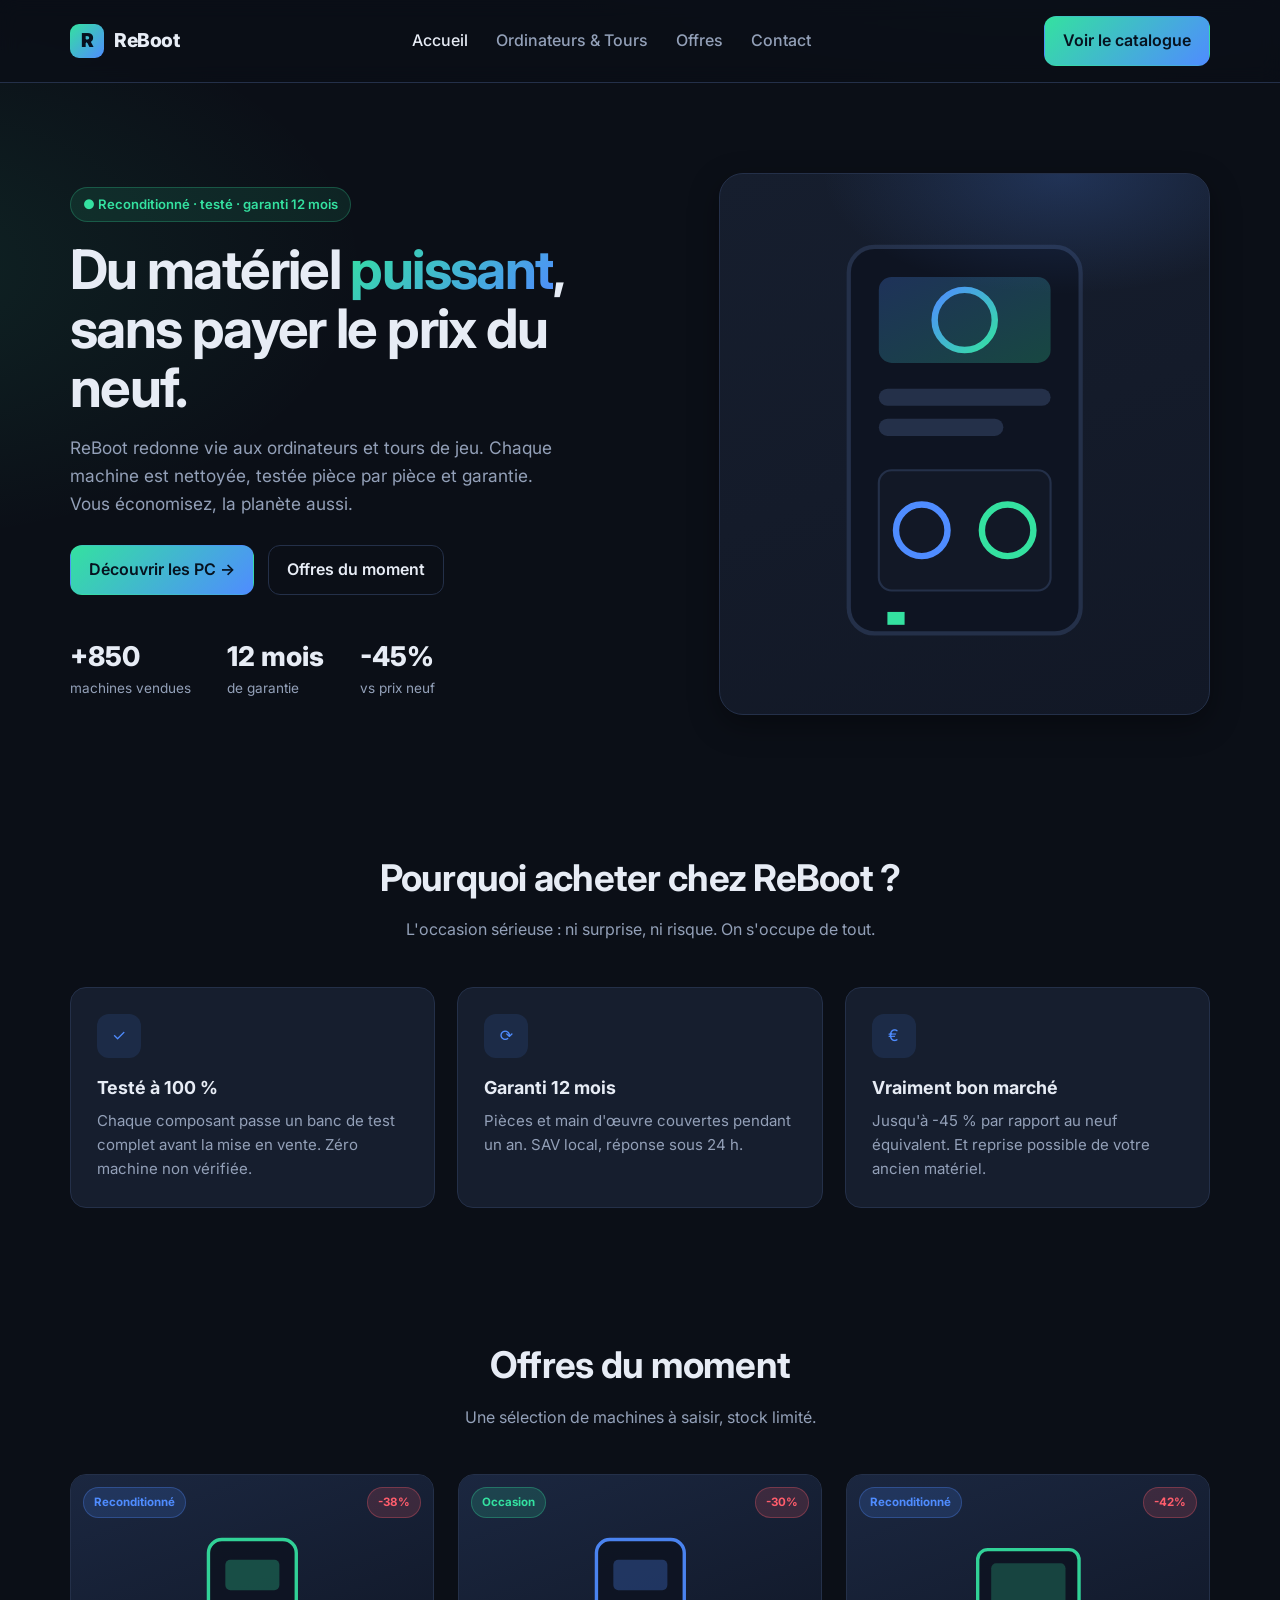
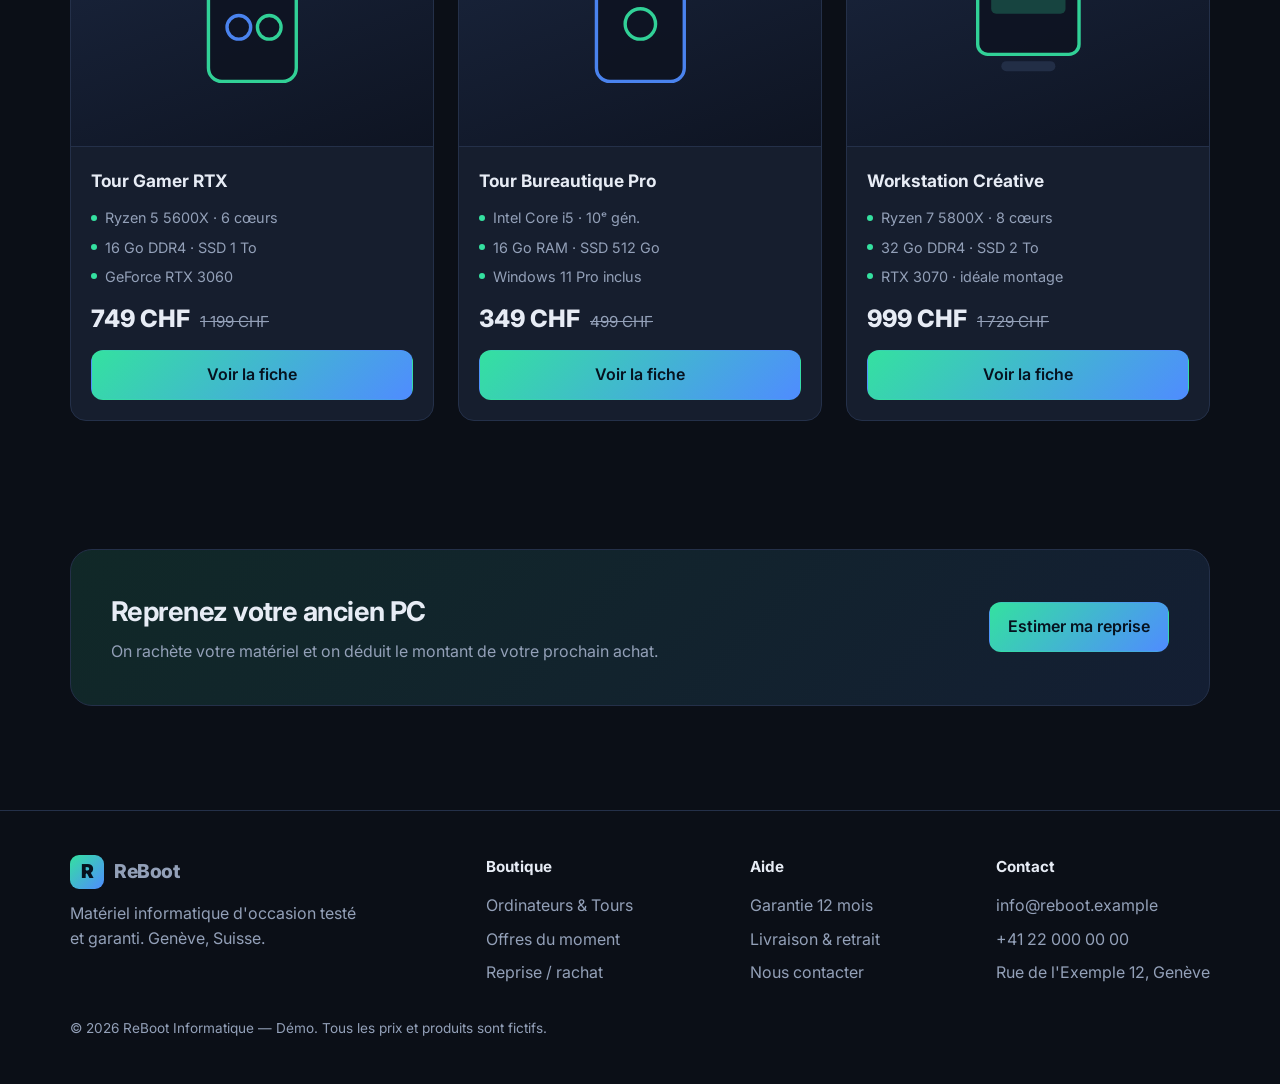
==== index.html @ cf63d02b "Demo boutique PC occasion ReBoot (accueil + catalogue)" ====
<!DOCTYPE html>
<html lang="fr">
<head>
  <meta charset="UTF-8" />
  <meta name="viewport" content="width=device-width, initial-scale=1.0" />
  <title>ReBoot Informatique — PC & matériel d'occasion, testé et garanti</title>
  <meta name="description" content="Ordinateurs, tours et matériel informatique d'occasion et reconditionné. Testés, garantis, à prix malins. Suisse." />
  <link rel="preconnect" href="https://fonts.googleapis.com" />
  <link href="https://fonts.googleapis.com/css2?family=Inter:wght@400;500;600;700;800;900&display=swap" rel="stylesheet" />
  <link rel="stylesheet" href="css/style.css" />
</head>
<body>

  <header class="site-header">
    <div class="container nav">
      <a href="index.html" class="brand">
        <span class="logo">R</span> ReBoot
      </a>
      <nav class="nav-links">
        <a href="index.html" class="active">Accueil</a>
        <a href="catalogue.html">Ordinateurs &amp; Tours</a>
        <a href="#offres">Offres</a>
        <a href="#contact">Contact</a>
      </nav>
      <a href="catalogue.html" class="btn btn-primary">Voir le catalogue</a>
    </div>
  </header>

  <!-- HERO -->
  <section class="hero">
    <div class="container hero-grid">
      <div>
        <span class="tag">● Reconditionné · testé · garanti 12 mois</span>
        <h1>Du matériel <span>puissant</span>, sans payer le prix du neuf.</h1>
        <p>ReBoot redonne vie aux ordinateurs et tours de jeu. Chaque machine est nettoyée, testée pièce par pièce et garantie. Vous économisez, la planète aussi.</p>
        <div class="hero-cta">
          <a href="catalogue.html" class="btn btn-primary">Découvrir les PC →</a>
          <a href="#offres" class="btn btn-ghost">Offres du moment</a>
        </div>
        <div class="hero-stats">
          <div><div class="num">+850</div><div class="lbl">machines vendues</div></div>
          <div><div class="num">12 mois</div><div class="lbl">de garantie</div></div>
          <div><div class="num">-45%</div><div class="lbl">vs prix neuf</div></div>
        </div>
      </div>
      <div class="hero-visual">
        <svg viewBox="0 0 200 220" xmlns="http://www.w3.org/2000/svg" aria-hidden="true">
          <defs>
            <linearGradient id="g1" x1="0" y1="0" x2="1" y2="1">
              <stop offset="0" stop-color="#4f8cff"/><stop offset="1" stop-color="#34e1a0"/>
            </linearGradient>
          </defs>
          <rect x="46" y="20" width="108" height="180" rx="12" fill="#0e1422" stroke="#243049" stroke-width="2"/>
          <rect x="60" y="34" width="80" height="40" rx="6" fill="url(#g1)" opacity="0.25"/>
          <circle cx="100" cy="54" r="14" fill="none" stroke="url(#g1)" stroke-width="3"/>
          <rect x="60" y="86" width="80" height="8" rx="4" fill="#243049"/>
          <rect x="60" y="100" width="58" height="8" rx="4" fill="#243049"/>
          <rect x="60" y="124" width="80" height="56" rx="6" fill="#121826" stroke="#243049"/>
          <circle cx="80" cy="152" r="12" fill="none" stroke="#4f8cff" stroke-width="3"/>
          <circle cx="120" cy="152" r="12" fill="none" stroke="#34e1a0" stroke-width="3"/>
          <rect x="64" y="190" width="8" height="6" fill="#34e1a0"/>
        </svg>
      </div>
    </div>
  </section>

  <!-- FEATURES -->
  <section>
    <div class="container">
      <div class="section-head">
        <h2>Pourquoi acheter chez ReBoot ?</h2>
        <p>L'occasion sérieuse : ni surprise, ni risque. On s'occupe de tout.</p>
      </div>
      <div class="features">
        <div class="feature">
          <div class="ico">✓</div>
          <h3>Testé à 100 %</h3>
          <p>Chaque composant passe un banc de test complet avant la mise en vente. Zéro machine non vérifiée.</p>
        </div>
        <div class="feature">
          <div class="ico">⟳</div>
          <h3>Garanti 12 mois</h3>
          <p>Pièces et main d'œuvre couvertes pendant un an. SAV local, réponse sous 24 h.</p>
        </div>
        <div class="feature">
          <div class="ico">€</div>
          <h3>Vraiment bon marché</h3>
          <p>Jusqu'à -45 % par rapport au neuf équivalent. Et reprise possible de votre ancien matériel.</p>
        </div>
      </div>
    </div>
  </section>

  <!-- OFFRES PHARES -->
  <section id="offres">
    <div class="container">
      <div class="section-head">
        <h2>Offres du moment</h2>
        <p>Une sélection de machines à saisir, stock limité.</p>
      </div>
      <div class="products">

        <article class="card">
          <div class="card-media">
            <span class="badge promo">-38%</span>
            <span class="badge reco">Reconditionné</span>
            <svg viewBox="0 0 120 100" aria-hidden="true"><rect x="34" y="8" width="52" height="84" rx="8" fill="#0e1422" stroke="#34e1a0" stroke-width="2"/><rect x="44" y="20" width="32" height="18" rx="3" fill="#34e1a0" opacity=".3"/><circle cx="52" cy="60" r="7" fill="none" stroke="#4f8cff" stroke-width="2"/><circle cx="70" cy="60" r="7" fill="none" stroke="#34e1a0" stroke-width="2"/></svg>
          </div>
          <div class="card-body">
            <h3>Tour Gamer RTX</h3>
            <ul class="specs">
              <li>Ryzen 5 5600X · 6 cœurs</li>
              <li>16 Go DDR4 · SSD 1 To</li>
              <li>GeForce RTX 3060</li>
            </ul>
            <div class="price-row">
              <span class="price">749 CHF</span>
              <span class="price-old">1 199 CHF</span>
            </div>
            <a href="catalogue.html" class="btn btn-primary">Voir la fiche</a>
          </div>
        </article>

        <article class="card">
          <div class="card-media">
            <span class="badge promo">-30%</span>
            <span class="badge">Occasion</span>
            <svg viewBox="0 0 120 100" aria-hidden="true"><rect x="34" y="8" width="52" height="84" rx="8" fill="#0e1422" stroke="#4f8cff" stroke-width="2"/><rect x="44" y="20" width="32" height="18" rx="3" fill="#4f8cff" opacity=".3"/><circle cx="60" cy="58" r="9" fill="none" stroke="#34e1a0" stroke-width="2"/></svg>
          </div>
          <div class="card-body">
            <h3>Tour Bureautique Pro</h3>
            <ul class="specs">
              <li>Intel Core i5 · 10ᵉ gén.</li>
              <li>16 Go RAM · SSD 512 Go</li>
              <li>Windows 11 Pro inclus</li>
            </ul>
            <div class="price-row">
              <span class="price">349 CHF</span>
              <span class="price-old">499 CHF</span>
            </div>
            <a href="catalogue.html" class="btn btn-primary">Voir la fiche</a>
          </div>
        </article>

        <article class="card">
          <div class="card-media">
            <span class="badge promo">-42%</span>
            <span class="badge reco">Reconditionné</span>
            <svg viewBox="0 0 120 100" aria-hidden="true"><rect x="30" y="14" width="60" height="62" rx="6" fill="#0e1422" stroke="#34e1a0" stroke-width="2"/><rect x="38" y="22" width="44" height="30" rx="3" fill="#34e1a0" opacity=".25"/><rect x="44" y="80" width="32" height="6" rx="3" fill="#243049"/></svg>
          </div>
          <div class="card-body">
            <h3>Workstation Créative</h3>
            <ul class="specs">
              <li>Ryzen 7 5800X · 8 cœurs</li>
              <li>32 Go DDR4 · SSD 2 To</li>
              <li>RTX 3070 · idéale montage</li>
            </ul>
            <div class="price-row">
              <span class="price">999 CHF</span>
              <span class="price-old">1 729 CHF</span>
            </div>
            <a href="catalogue.html" class="btn btn-primary">Voir la fiche</a>
          </div>
        </article>

      </div>
    </div>
  </section>

  <!-- OFFER BANNER -->
  <section>
    <div class="container">
      <div class="offer">
        <div>
          <h2>Reprenez votre ancien PC</h2>
          <p>On rachète votre matériel et on déduit le montant de votre prochain achat.</p>
        </div>
        <a href="#contact" class="btn btn-primary">Estimer ma reprise</a>
      </div>
    </div>
  </section>

  <!-- FOOTER -->
  <footer class="site-footer" id="contact">
    <div class="container">
      <div class="footer-grid">
        <div class="footer-col">
          <div class="brand" style="margin-bottom:12px"><span class="logo">R</span> ReBoot</div>
          <p style="max-width:30ch">Matériel informatique d'occasion testé et garanti. Genève, Suisse.</p>
        </div>
        <div class="footer-col">
          <h4>Boutique</h4>
          <a href="catalogue.html">Ordinateurs &amp; Tours</a>
          <a href="#offres">Offres du moment</a>
          <a href="#">Reprise / rachat</a>
        </div>
        <div class="footer-col">
          <h4>Aide</h4>
          <a href="#">Garantie 12 mois</a>
          <a href="#">Livraison &amp; retrait</a>
          <a href="#">Nous contacter</a>
        </div>
        <div class="footer-col">
          <h4>Contact</h4>
          <a href="mailto:info@reboot.example">info@reboot.example</a>
          <a href="tel:+41220000000">+41 22 000 00 00</a>
          <a href="#">Rue de l'Exemple 12, Genève</a>
        </div>
      </div>
      <div class="copy">© 2026 ReBoot Informatique — Démo. Tous les prix et produits sont fictifs.</div>
    </div>
  </footer>

</body>
</html>
---- css/style.css ----
:root {
  --bg: #0b0f17;
  --bg-soft: #121826;
  --card: #161e2e;
  --line: #243049;
  --text: #e7ecf5;
  --muted: #93a0b8;
  --accent: #34e1a0;
  --accent-2: #4f8cff;
  --danger: #ff5d6c;
  --radius: 16px;
  --shadow: 0 10px 30px rgba(0,0,0,.35);
}

* { box-sizing: border-box; margin: 0; padding: 0; }

html { scroll-behavior: smooth; }

body {
  font-family: "Inter", system-ui, -apple-system, "Segoe UI", Roboto, sans-serif;
  background: radial-gradient(1200px 600px at 80% -10%, rgba(79,140,255,.12), transparent 60%),
              radial-gradient(900px 500px at -10% 10%, rgba(52,225,160,.10), transparent 55%),
              var(--bg);
  color: var(--text);
  line-height: 1.6;
  -webkit-font-smoothing: antialiased;
}

a { color: inherit; text-decoration: none; }

.container { width: min(1140px, 92vw); margin-inline: auto; }

/* ---------- Header ---------- */
.site-header {
  position: sticky; top: 0; z-index: 50;
  backdrop-filter: blur(10px);
  background: rgba(11,15,23,.72);
  border-bottom: 1px solid var(--line);
}
.nav {
  display: flex; align-items: center; justify-content: space-between;
  padding: 16px 0;
}
.brand { display: flex; align-items: center; gap: 10px; font-weight: 800; font-size: 1.2rem; letter-spacing: -.02em; }
.brand .logo {
  width: 34px; height: 34px; border-radius: 9px;
  background: linear-gradient(135deg, var(--accent), var(--accent-2));
  display: grid; place-items: center; color: #06121f; font-weight: 900;
}
.nav-links { display: flex; align-items: center; gap: 28px; }
.nav-links a { color: var(--muted); font-weight: 500; transition: color .15s; }
.nav-links a:hover, .nav-links a.active { color: var(--text); }

.btn {
  display: inline-flex; align-items: center; gap: 8px;
  padding: 11px 18px; border-radius: 12px; font-weight: 600; cursor: pointer;
  border: 1px solid transparent; transition: transform .12s, box-shadow .2s, background .2s;
}
.btn-primary { background: linear-gradient(135deg, var(--accent), var(--accent-2)); color: #06121f; }
.btn-primary:hover { transform: translateY(-2px); box-shadow: 0 10px 24px rgba(52,225,160,.25); }
.btn-ghost { border-color: var(--line); color: var(--text); background: transparent; }
.btn-ghost:hover { border-color: var(--accent); color: var(--accent); }

/* ---------- Hero ---------- */
.hero { padding: 90px 0 70px; }
.hero-grid { display: grid; grid-template-columns: 1.1fr .9fr; gap: 48px; align-items: center; }
.tag {
  display: inline-flex; align-items: center; gap: 8px;
  font-size: .82rem; color: var(--accent); background: rgba(52,225,160,.1);
  border: 1px solid rgba(52,225,160,.25); padding: 6px 12px; border-radius: 999px; font-weight: 600;
}
.hero h1 { font-size: clamp(2.2rem, 5vw, 3.4rem); line-height: 1.08; letter-spacing: -.03em; margin: 18px 0; }
.hero h1 span { background: linear-gradient(135deg, var(--accent), var(--accent-2)); -webkit-background-clip: text; background-clip: text; color: transparent; }
.hero p { color: var(--muted); font-size: 1.08rem; max-width: 46ch; }
.hero-cta { display: flex; gap: 14px; margin-top: 28px; flex-wrap: wrap; }
.hero-stats { display: flex; gap: 36px; margin-top: 40px; }
.hero-stats .num { font-size: 1.7rem; font-weight: 800; }
.hero-stats .lbl { color: var(--muted); font-size: .85rem; }

.hero-visual {
  background: linear-gradient(160deg, var(--card), var(--bg-soft));
  border: 1px solid var(--line); border-radius: 24px; padding: 30px;
  box-shadow: var(--shadow); position: relative; overflow: hidden;
}
.hero-visual::after {
  content: ""; position: absolute; inset: 0;
  background: radial-gradient(400px 200px at 70% 0%, rgba(79,140,255,.2), transparent 60%);
}

/* ---------- Sections ---------- */
section { padding: 64px 0; }
.section-head { text-align: center; max-width: 640px; margin: 0 auto 44px; }
.section-head h2 { font-size: clamp(1.6rem, 3.5vw, 2.3rem); letter-spacing: -.02em; }
.section-head p { color: var(--muted); margin-top: 10px; }

/* ---------- Feature cards ---------- */
.features { display: grid; grid-template-columns: repeat(3, 1fr); gap: 22px; }
.feature {
  background: var(--card); border: 1px solid var(--line); border-radius: var(--radius);
  padding: 26px; transition: transform .15s, border-color .2s;
}
.feature:hover { transform: translateY(-4px); border-color: var(--accent); }
.feature .ico { width: 44px; height: 44px; border-radius: 12px; display: grid; place-items: center; background: rgba(79,140,255,.12); color: var(--accent-2); margin-bottom: 16px; }
.feature h3 { font-size: 1.12rem; margin-bottom: 6px; }
.feature p { color: var(--muted); font-size: .94rem; }

/* ---------- Product cards ---------- */
.products { display: grid; grid-template-columns: repeat(3, 1fr); gap: 24px; }
.card {
  background: var(--card); border: 1px solid var(--line); border-radius: var(--radius);
  overflow: hidden; display: flex; flex-direction: column; transition: transform .15s, border-color .2s, box-shadow .2s;
}
.card:hover { transform: translateY(-6px); border-color: var(--accent); box-shadow: var(--shadow); }
.card-media {
  aspect-ratio: 4/3; background: linear-gradient(160deg, #1b2740, #0e1422);
  display: grid; place-items: center; position: relative; border-bottom: 1px solid var(--line);
}
.card-media svg { width: 56%; height: auto; opacity: .92; }
.badge {
  position: absolute; top: 12px; left: 12px;
  font-size: .72rem; font-weight: 700; padding: 5px 10px; border-radius: 999px;
  background: rgba(52,225,160,.16); color: var(--accent); border: 1px solid rgba(52,225,160,.3);
}
.badge.reco { background: rgba(79,140,255,.16); color: var(--accent-2); border-color: rgba(79,140,255,.3); }
.badge.promo { position: absolute; top: 12px; right: 12px; left: auto; background: rgba(255,93,108,.16); color: var(--danger); border-color: rgba(255,93,108,.3); }
.card-body { padding: 20px; display: flex; flex-direction: column; gap: 12px; flex: 1; }
.card-body h3 { font-size: 1.08rem; }
.specs { list-style: none; display: flex; flex-direction: column; gap: 6px; color: var(--muted); font-size: .9rem; }
.specs li { display: flex; gap: 8px; align-items: center; }
.specs li::before { content: ""; width: 6px; height: 6px; border-radius: 50%; background: var(--accent); flex: none; }
.price-row { margin-top: auto; display: flex; align-items: baseline; gap: 10px; }
.price { font-size: 1.5rem; font-weight: 800; }
.price-old { color: var(--muted); text-decoration: line-through; font-size: .95rem; }
.card .btn { justify-content: center; }

/* ---------- Offer banner ---------- */
.offer {
  background: linear-gradient(135deg, rgba(52,225,160,.12), rgba(79,140,255,.12));
  border: 1px solid var(--line); border-radius: 22px; padding: 40px;
  display: flex; align-items: center; justify-content: space-between; gap: 24px; flex-wrap: wrap;
}
.offer h2 { font-size: 1.7rem; letter-spacing: -.02em; }
.offer p { color: var(--muted); margin-top: 6px; }

/* ---------- Catalogue toolbar ---------- */
.cat-head { padding: 56px 0 10px; }
.cat-head h1 { font-size: clamp(2rem, 4.5vw, 2.8rem); letter-spacing: -.02em; }
.cat-head p { color: var(--muted); margin-top: 8px; max-width: 56ch; }
.toolbar { display: flex; gap: 10px; flex-wrap: wrap; margin: 26px 0 8px; }
.chip {
  padding: 9px 16px; border-radius: 999px; border: 1px solid var(--line);
  color: var(--muted); font-weight: 500; cursor: pointer; background: var(--bg-soft); transition: all .15s;
}
.chip:hover, .chip.active { color: #06121f; background: var(--accent); border-color: var(--accent); }

/* ---------- Footer ---------- */
.site-footer { border-top: 1px solid var(--line); margin-top: 40px; padding: 44px 0; color: var(--muted); }
.footer-grid { display: flex; justify-content: space-between; gap: 30px; flex-wrap: wrap; }
.footer-grid a { color: var(--muted); display: block; padding: 4px 0; }
.footer-grid a:hover { color: var(--text); }
.footer-col h4 { color: var(--text); margin-bottom: 10px; font-size: .95rem; }
.copy { margin-top: 28px; font-size: .85rem; }

/* ---------- Responsive ---------- */
@media (max-width: 900px) {
  .hero-grid { grid-template-columns: 1fr; }
  .hero-visual { order: -1; }
  .features, .products { grid-template-columns: 1fr 1fr; }
}
@media (max-width: 620px) {
  .nav-links { display: none; }
  .features, .products { grid-template-columns: 1fr; }
  .hero-stats { gap: 22px; }
}
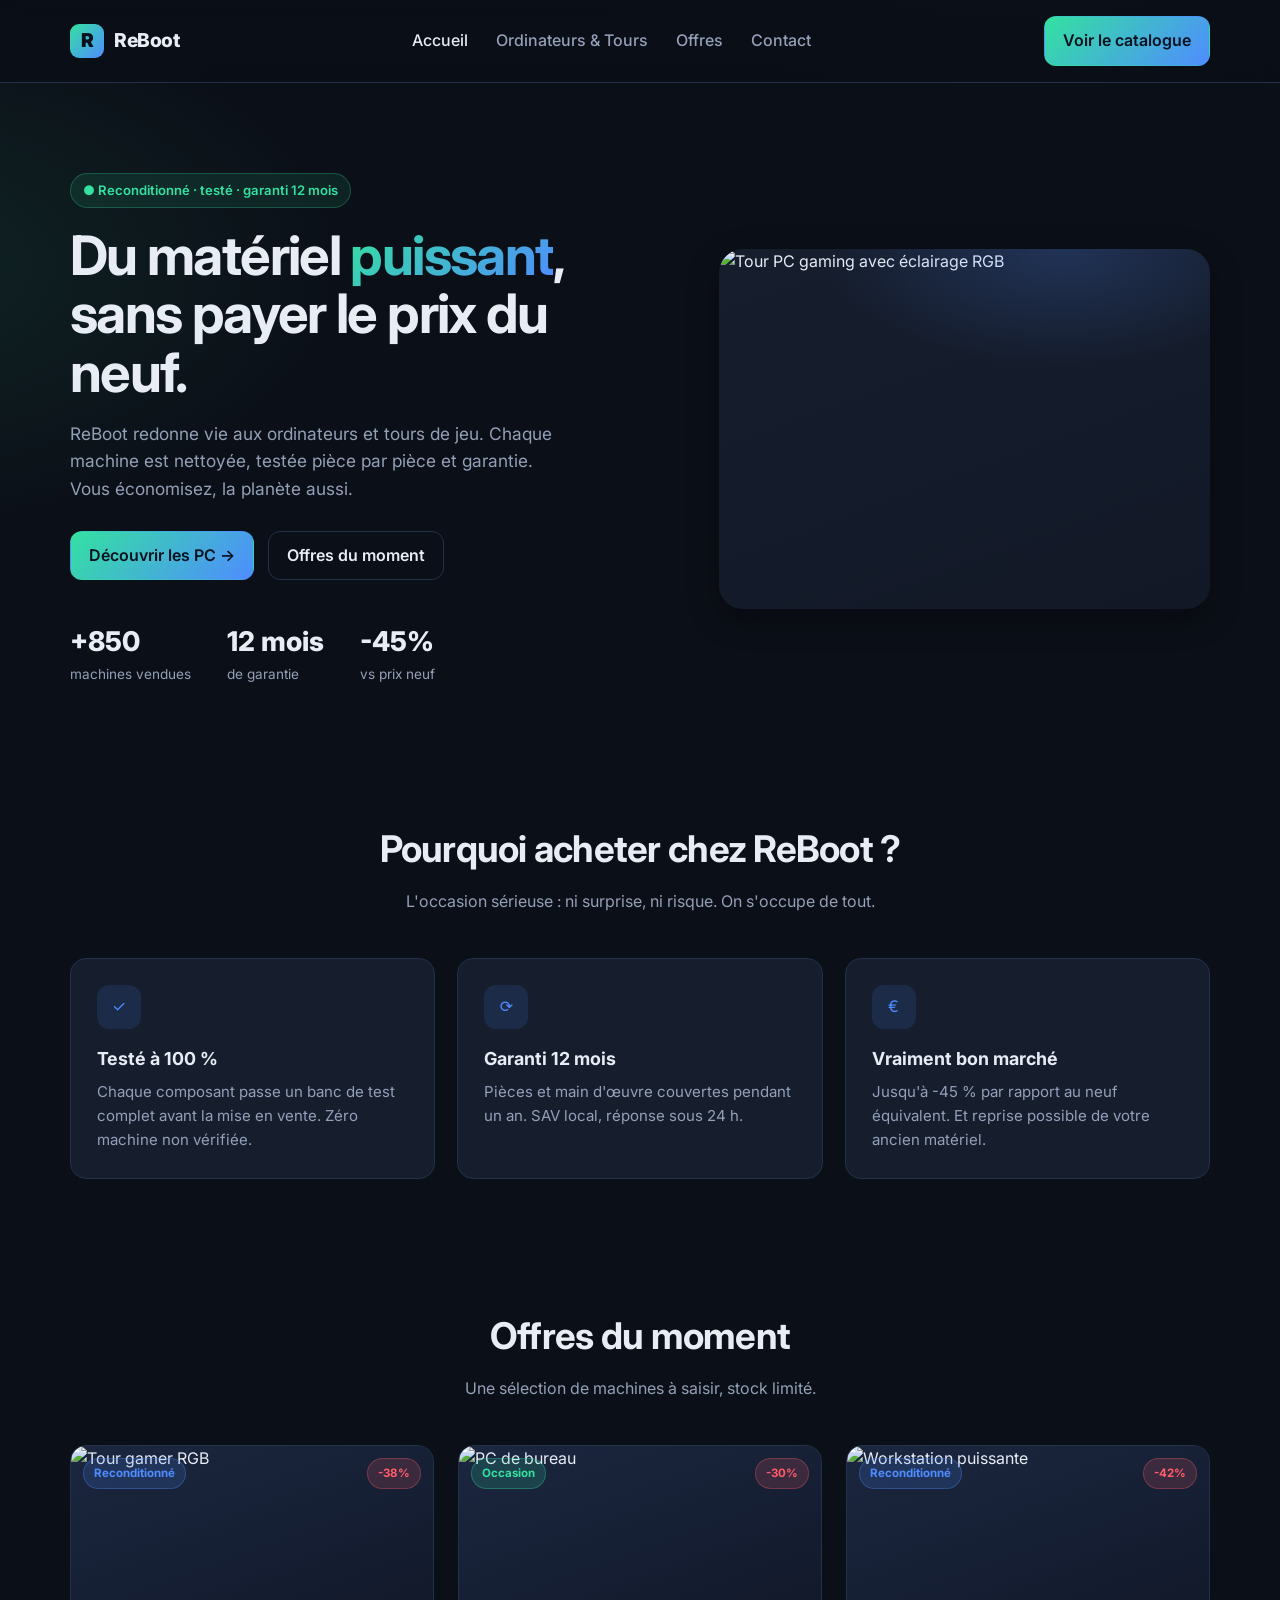
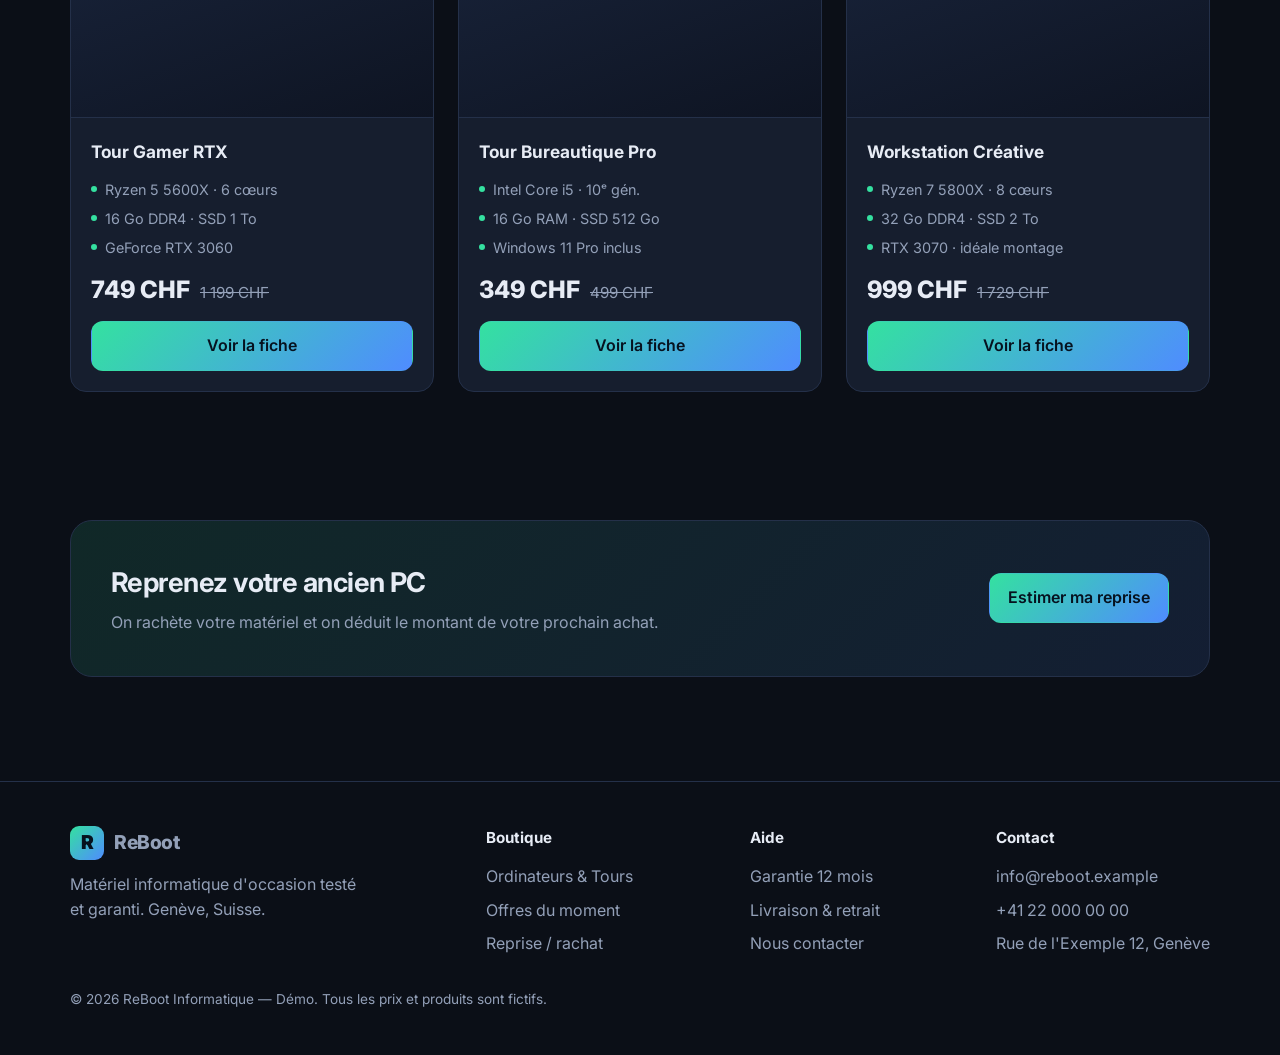
==== commit 7268a5fa: "Remplace les illustrations SVG par de vraies photos de tours PC (Unsplash)" ====
--- a/index.html
+++ b/index.html
@@ -43,23 +43,10 @@
           <div><div class="num">-45%</div><div class="lbl">vs prix neuf</div></div>
         </div>
       </div>
-      <div class="hero-visual">
-        <svg viewBox="0 0 200 220" xmlns="http://www.w3.org/2000/svg" aria-hidden="true">
-          <defs>
-            <linearGradient id="g1" x1="0" y1="0" x2="1" y2="1">
-              <stop offset="0" stop-color="#4f8cff"/><stop offset="1" stop-color="#34e1a0"/>
-            </linearGradient>
-          </defs>
-          <rect x="46" y="20" width="108" height="180" rx="12" fill="#0e1422" stroke="#243049" stroke-width="2"/>
-          <rect x="60" y="34" width="80" height="40" rx="6" fill="url(#g1)" opacity="0.25"/>
-          <circle cx="100" cy="54" r="14" fill="none" stroke="url(#g1)" stroke-width="3"/>
-          <rect x="60" y="86" width="80" height="8" rx="4" fill="#243049"/>
-          <rect x="60" y="100" width="58" height="8" rx="4" fill="#243049"/>
-          <rect x="60" y="124" width="80" height="56" rx="6" fill="#121826" stroke="#243049"/>
-          <circle cx="80" cy="152" r="12" fill="none" stroke="#4f8cff" stroke-width="3"/>
-          <circle cx="120" cy="152" r="12" fill="none" stroke="#34e1a0" stroke-width="3"/>
-          <rect x="64" y="190" width="8" height="6" fill="#34e1a0"/>
-        </svg>
+      <div class="hero-visual" style="padding:0;border:none">
+        <img src="https://images.unsplash.com/photo-1542751371-adc38448a05e?auto=format&amp;fit=crop&amp;w=900&amp;q=75"
+             alt="Tour PC gaming avec éclairage RGB"
+             style="width:100%;height:100%;min-height:360px;object-fit:cover;border-radius:24px;display:block" />
       </div>
     </div>
   </section>
@@ -104,7 +91,7 @@
           <div class="card-media">
             <span class="badge promo">-38%</span>
             <span class="badge reco">Reconditionné</span>
-            <svg viewBox="0 0 120 100" aria-hidden="true"><rect x="34" y="8" width="52" height="84" rx="8" fill="#0e1422" stroke="#34e1a0" stroke-width="2"/><rect x="44" y="20" width="32" height="18" rx="3" fill="#34e1a0" opacity=".3"/><circle cx="52" cy="60" r="7" fill="none" stroke="#4f8cff" stroke-width="2"/><circle cx="70" cy="60" r="7" fill="none" stroke="#34e1a0" stroke-width="2"/></svg>
+            <img src="https://images.unsplash.com/photo-1542751371-adc38448a05e?auto=format&amp;fit=crop&amp;w=700&amp;q=70" alt="Tour gamer RGB" loading="lazy" />
           </div>
           <div class="card-body">
             <h3>Tour Gamer RTX</h3>
@@ -125,7 +112,7 @@
           <div class="card-media">
             <span class="badge promo">-30%</span>
             <span class="badge">Occasion</span>
-            <svg viewBox="0 0 120 100" aria-hidden="true"><rect x="34" y="8" width="52" height="84" rx="8" fill="#0e1422" stroke="#4f8cff" stroke-width="2"/><rect x="44" y="20" width="32" height="18" rx="3" fill="#4f8cff" opacity=".3"/><circle cx="60" cy="58" r="9" fill="none" stroke="#34e1a0" stroke-width="2"/></svg>
+            <img src="https://images.unsplash.com/photo-1593640408182-31c70c8268f5?auto=format&amp;fit=crop&amp;w=700&amp;q=70" alt="PC de bureau" loading="lazy" />
           </div>
           <div class="card-body">
             <h3>Tour Bureautique Pro</h3>
@@ -146,7 +133,7 @@
           <div class="card-media">
             <span class="badge promo">-42%</span>
             <span class="badge reco">Reconditionné</span>
-            <svg viewBox="0 0 120 100" aria-hidden="true"><rect x="30" y="14" width="60" height="62" rx="6" fill="#0e1422" stroke="#34e1a0" stroke-width="2"/><rect x="38" y="22" width="44" height="30" rx="3" fill="#34e1a0" opacity=".25"/><rect x="44" y="80" width="32" height="6" rx="3" fill="#243049"/></svg>
+            <img src="https://images.unsplash.com/photo-1616588589676-62b3bd4ff6d2?auto=format&amp;fit=crop&amp;w=700&amp;q=70" alt="Workstation puissante" loading="lazy" />
           </div>
           <div class="card-body">
             <h3>Workstation Créative</h3>
--- a/css/style.css
+++ b/css/style.css
@@ -116,6 +116,7 @@
   display: grid; place-items: center; position: relative; border-bottom: 1px solid var(--line);
 }
 .card-media svg { width: 56%; height: auto; opacity: .92; }
+.card-media img { width: 100%; height: 100%; object-fit: cover; display: block; }
 .badge {
   position: absolute; top: 12px; left: 12px;
   font-size: .72rem; font-weight: 700; padding: 5px 10px; border-radius: 999px;
